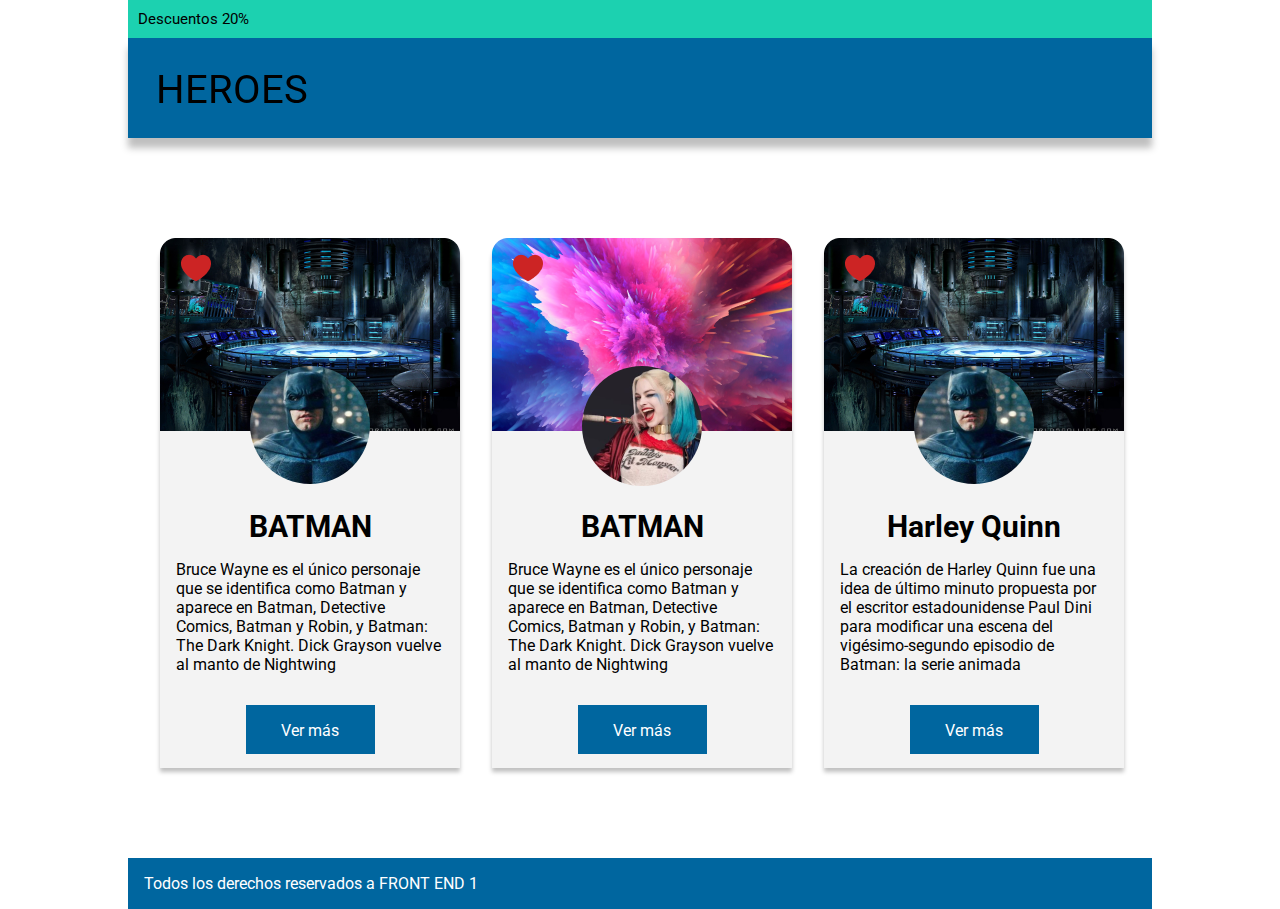
==== index.html @ a1fee6c1 "C10S - Modelos de Cajas - Heroes" ====
<!DOCTYPE html>
<html lang="en">
<head>
    <meta charset="UTF-8">
    <meta http-equiv="X-UA-Compatible" content="IE=edge">
    <meta name="viewport" content="width=device-width, initial-scale=1.0">

    <link rel="preconnect" href="https://fonts.googleapis.com">
    <link rel="preconnect" href="https://fonts.gstatic.com" crossorigin>
    <link href="https://fonts.googleapis.com/css2?family=Roboto&display=swap" rel="stylesheet">

    <link rel="stylesheet" href="css/style.css" />
    <title>Heroes - TP C10S</title>
</head>
<body>
    <header>
        <section>
            <p class="descuento">Descuentos 20%</p>
            <h1 class="titulo">
                HEROES
            </h1>
        </section>
    </header>
    <main>
        
        <section class="cards">
            <div class="card">
                <div class="card-header">
                    <img src="img/baticueva.png" />
                    <img src="img/Vector.png" class="corazon" /> 
                    <img src="img/batman.png" class="foto"/> 
                </div>
                <div class="card-contenido">
                    <h2>BATMAN</h2>
                    <p>
                    Bruce Wayne es el único personaje que se identifica como Batman y aparece en Batman, Detective Comics, Batman y Robin, y Batman: The Dark Knight. Dick Grayson vuelve al manto de Nightwing
                    </p>
                    <p class="boton">
                        Ver más
                    </p>
                </div>
            </div>

            <div class="card-1">
                <div class="card-header">
                    <img src="img/fondo1.png" />
                    <img src="img/Vector.png" class="corazon" /> 
                    <img src="img/harley.png" class="foto"/> 
                </div>
                <div class="card-contenido">
                    <h2>BATMAN</h2>
                    <p>
                    Bruce Wayne es el único personaje que se identifica como Batman y aparece en Batman, Detective Comics, Batman y Robin, y Batman: The Dark Knight. Dick Grayson vuelve al manto de Nightwing
                    </p>
                    <p class="boton">
                        Ver más
                    </p>
                </div>
            </div>

            <div class="card-2">
                <div class="card-header">
                    <img src="img/baticueva.png" />
                    <img src="img/Vector.png" class="corazon" /> 
                    <img src="img/batman.png" class="foto"/> 
                </div>
                <div class="card-contenido">
                    <h2>Harley Quinn</h2>
                    <p>
                    La creación de Harley Quinn fue una idea de último minuto propuesta por el escritor estadounidense Paul Dini para modificar una escena del vigésimo-segundo episodio de Batman: la serie animada
                    </p>
                    <p class="boton">
                        Ver más
                    </p>
                </div>
            </div>
           

        </section>

    </main>
    <footer>
        <p>Todos los derechos reservados a FRONT END 1</p>
    </footer>
</body>
</html>
---- css/style.css ----
*{
    margin : 0px;
    box-sizing: border-box;
}

body
{
    font-family: Roboto;
    font-style: normal;
    font-weight: normal;
    position: absolute;
    width: 1024px;
    margin : auto;
    left: 0;
    right: 0;
}

.descuento
{
    background-color: #1CD1B0;
    font-size: 15px;
    line-height: 18px;
    color: #000000;
    padding: 10px 0px 10px 10px;
}

.titulo
{
    background: #00669F;
    box-shadow: 0px 10px 7px rgba(0, 0, 0, 0.25);
    font-weight: normal;
    font-size: 40px;
    line-height: 47px;
    color: #000000;
    padding: 28px 0px 28px 28px;
    margin-bottom: 99px;
    position: fixed;
    height: 100px;
    width: 1024px;
    z-index: 10;
}

header{
    margin-bottom: 200px;
}

.cards
{
    position: relative;
    height: 530px;
}

.card
{
    position: absolute;
    background: #F3F3F3;
    box-shadow: 0px 4px 4px rgba(0, 0, 0, 0.25);
    border-top-left-radius: 20px;
    border-top-right-radius: 20px;
    width: 300px;
    height: 530px;
    margin-left: 32px;
}

.card-1
{
    position: absolute;
    background: #F3F3F3;
    box-shadow: 0px 4px 4px rgba(0, 0, 0, 0.25);
    border-top-left-radius: 20px;
    border-top-right-radius: 20px;
    width: 300px;
    height: 530px;
    margin-left: 32px;
    left : 332px; 
}

.card-2
{
    position: absolute;
    background: #F3F3F3;
    box-shadow: 0px 4px 4px rgba(0, 0, 0, 0.25);
    border-top-left-radius: 20px;
    border-top-right-radius: 20px;
    width: 300px;
    height: 530px;
    margin-left: 32px;
    left : 664px; 
}


.card-header
{
    position: relative;
    top: 0px;
    margin-bottom: 74px;
}

.foto
{
    position: absolute;
    top : 128px;
    left : 90px;
    border-radius: 50%;
}

.corazon
{
    position: absolute;
    top : 16px;
    left : 21px;
}

.card-contenido
{
    position: relative;
}

.card-contenido h2
{
    text-align: center;
    font-size: 30px;
    line-height: 35px;
}

.card-contenido p
{
    font-size: 16px;
    line-height: 19px;
    padding: 16px;
    margin-bottom: 15px;
}

.boton
{
    background-color: #00669F; 
    border: none;
    color: white;
    padding: 15px 32px;
    text-align: center;
    text-decoration: none;
    font-size: 16px;
    width: 129px;
    height: 49px;
    padding: 15px;
    position: relative;
    margin : auto;
}

footer{
    background-color: #00669F;
    color : white;
    padding: 16px 0px 16px 16px;
    font-size: 16px;
    line-height: 19px;
    margin-top: 90px;
}
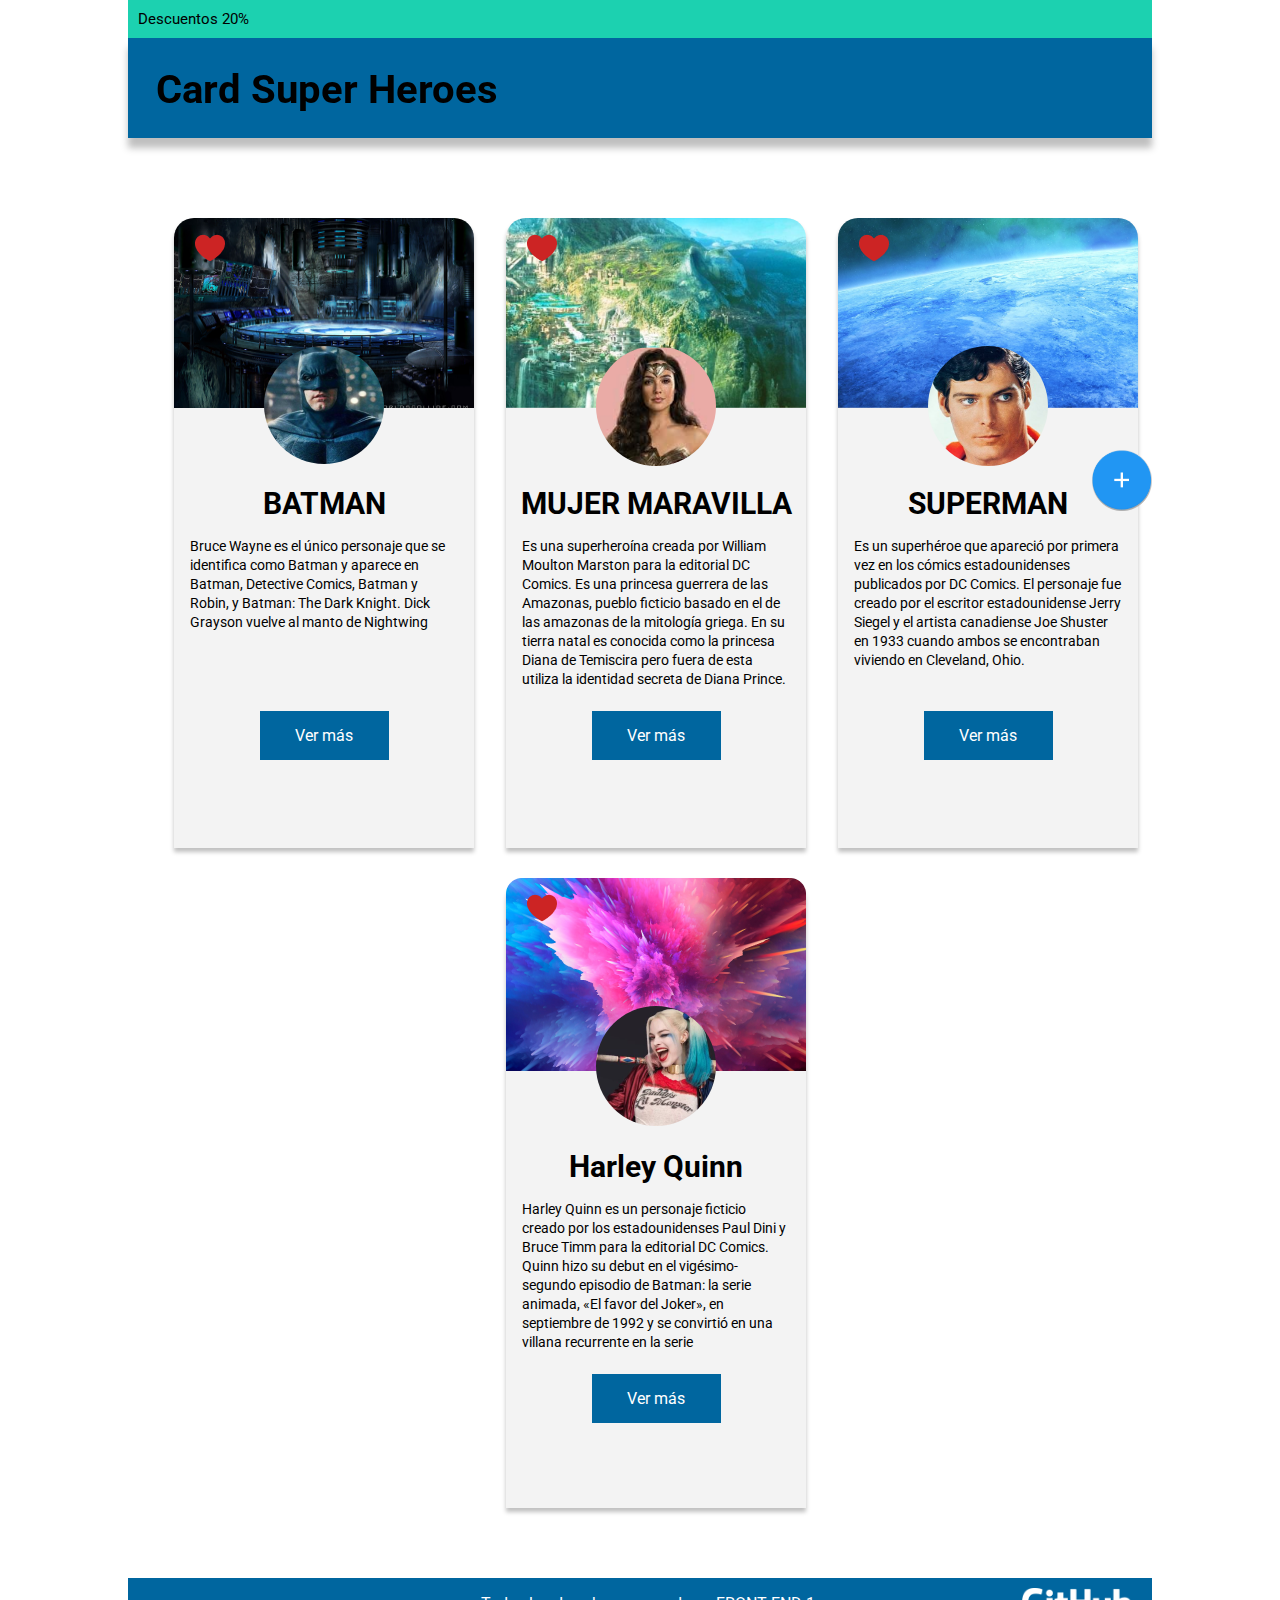
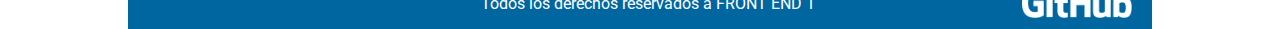
==== commit a628e3c4: "Diseño Adaptativo - C14S - Super Heroes" ====
--- a/index.html
+++ b/index.html
@@ -15,18 +15,18 @@
 <body>
     <header>
         <section>
-            <p class="descuento">Descuentos 20%</p>
+            <p>Descuentos 20%</p>
             <h1 class="titulo">
-                HEROES
+                Card Super Heroes
             </h1>
         </section>
     </header>
     <main>
-        
+        <img src="img/agregar.png" class="agregar-super">
         <section class="cards">
             <div class="card">
                 <div class="card-header">
-                    <img src="img/baticueva.png" />
+                    <img class="fondo" src="img/baticueva.png" />
                     <img src="img/Vector.png" class="corazon" /> 
                     <img src="img/batman.png" class="foto"/> 
                 </div>
@@ -35,52 +35,70 @@
                     <p>
                     Bruce Wayne es el único personaje que se identifica como Batman y aparece en Batman, Detective Comics, Batman y Robin, y Batman: The Dark Knight. Dick Grayson vuelve al manto de Nightwing
                     </p>
-                    <p class="boton">
-                        Ver más
+                    
+                </div>
+                <p class="boton">
+                    Ver más
+                </p>
+            </div>
+
+            <div class="card">
+                <div class="card-header">
+                    <img class="fondo" src="img/fondo-mujer.png" />
+                    <img src="img/Vector.png" class="corazon" /> 
+                    <img src="img/mujer_maravilla.png" class="foto"/> 
+                </div>
+                <div class="card-contenido">
+                    <h2>MUJER MARAVILLA</h2>
+                    <p>
+                    Es una superheroína creada por William Moulton Marston para la editorial DC Comics. Es una princesa guerrera de las Amazonas, pueblo ficticio basado en el de las amazonas de la mitología griega. En su tierra natal es conocida como la princesa Diana de Temiscira pero fuera de esta utiliza la identidad secreta de Diana Prince.                     
                     </p>
                 </div>
+                <p class="boton">
+                    Ver más
+                </p>
             </div>
 
-            <div class="card-1">
+            <div class="card">
+                <div class="card-header">
+                    <img class="fondo" src="img/fondo-superman.png" />
+                    <img src="img/Vector.png" class="corazon" /> 
+                    <img src="img/superman.png" class="foto"/> 
+                </div>
+                <div class="card-contenido">
+                    <h2>SUPERMAN</h2>
+                    <p>
+                        Es un superhéroe que apareció por primera vez en los cómics estadounidenses publicados por DC Comics. ​
+                        El personaje fue creado por el escritor estadounidense Jerry Siegel y el artista canadiense Joe Shuster en 1933 cuando ambos se encontraban viviendo en Cleveland, Ohio.                    </p>
+                </div>
+                <p class="boton">
+                    Ver más
+                </p>
+            </div>
+
+            <div class="card">
                 <div class="card-header">
                     <img src="img/fondo1.png" />
                     <img src="img/Vector.png" class="corazon" /> 
                     <img src="img/harley.png" class="foto"/> 
                 </div>
                 <div class="card-contenido">
-                    <h2>BATMAN</h2>
-                    <p>
-                    Bruce Wayne es el único personaje que se identifica como Batman y aparece en Batman, Detective Comics, Batman y Robin, y Batman: The Dark Knight. Dick Grayson vuelve al manto de Nightwing
-                    </p>
-                    <p class="boton">
-                        Ver más
-                    </p>
-                </div>
-            </div>
-
-            <div class="card-2">
-                <div class="card-header">
-                    <img src="img/baticueva.png" />
-                    <img src="img/Vector.png" class="corazon" /> 
-                    <img src="img/batman.png" class="foto"/> 
-                </div>
-                <div class="card-contenido">
                     <h2>Harley Quinn</h2>
                     <p>
-                    La creación de Harley Quinn fue una idea de último minuto propuesta por el escritor estadounidense Paul Dini para modificar una escena del vigésimo-segundo episodio de Batman: la serie animada
-                    </p>
-                    <p class="boton">
-                        Ver más
-                    </p>
+                        Harley Quinn es un personaje ficticio creado por los estadounidenses Paul Dini y Bruce Timm para la editorial DC Comics. Quinn hizo su debut en el vigésimo-segundo episodio de Batman: la serie animada, «El favor del Joker», en septiembre de 1992 y se convirtió en una villana recurrente en la serie                    </p>
                 </div>
+                <p class="boton">
+                    Ver más
+                </p>
             </div>
-           
-
         </section>
 
     </main>
     <footer>
-        <p>Todos los derechos reservados a FRONT END 1</p>
+        <div>
+            <p>Todos los derechos reservados a FRONT END 1</p>
+            <img src="img/github.png" alt="github">
+        </div>
     </footer>
 </body>
 </html>--- a/css/style.css
+++ b/css/style.css
@@ -1,3 +1,10 @@
+/*
+- Medidas relativas en fuentes y elementos estructurales de HTML.
+- Utilizar dos media queries con viewport para tablet y celular.
+- Escribir las propiedades necesarias en las mismas para su adaptación.
+*/
+
+
 *{
     margin : 0px;
     box-sizing: border-box;
@@ -8,14 +15,13 @@
     font-family: Roboto;
     font-style: normal;
     font-weight: normal;
-    position: absolute;
-    width: 1024px;
+    width: 80vw;
     margin : auto;
     left: 0;
     right: 0;
 }
 
-.descuento
+header section p
 {
     background-color: #1CD1B0;
     font-size: 15px;
@@ -24,70 +30,53 @@
     padding: 10px 0px 10px 10px;
 }
 
-.titulo
+header section h1
 {
     background: #00669F;
     box-shadow: 0px 10px 7px rgba(0, 0, 0, 0.25);
-    font-weight: normal;
     font-size: 40px;
     line-height: 47px;
     color: #000000;
-    padding: 28px 0px 28px 28px;
+    padding: 28px 0px 0px 28px;
     margin-bottom: 99px;
     position: fixed;
     height: 100px;
-    width: 1024px;
+    width: 80vw;
     z-index: 10;
 }
 
 header{
-    margin-bottom: 200px;
+    margin-bottom: 180px;
+}
+
+
+img.agregar-super
+{
+    position: fixed;
+    right: 10vw;
+    top: 50vh;
+    width: 60px;
+    z-index: 10;
 }
 
 .cards
 {
-    position: relative;
-    height: 530px;
+    display: flex;
+    flex-wrap: wrap;
+    justify-content: center;
 }
 
 .card
 {
-    position: absolute;
     background: #F3F3F3;
     box-shadow: 0px 4px 4px rgba(0, 0, 0, 0.25);
     border-top-left-radius: 20px;
     border-top-right-radius: 20px;
     width: 300px;
-    height: 530px;
+    height: 630px;
     margin-left: 32px;
+    margin-bottom: 30px;
 }
-
-.card-1
-{
-    position: absolute;
-    background: #F3F3F3;
-    box-shadow: 0px 4px 4px rgba(0, 0, 0, 0.25);
-    border-top-left-radius: 20px;
-    border-top-right-radius: 20px;
-    width: 300px;
-    height: 530px;
-    margin-left: 32px;
-    left : 332px; 
-}
-
-.card-2
-{
-    position: absolute;
-    background: #F3F3F3;
-    box-shadow: 0px 4px 4px rgba(0, 0, 0, 0.25);
-    border-top-left-radius: 20px;
-    border-top-right-radius: 20px;
-    width: 300px;
-    height: 530px;
-    margin-left: 32px;
-    left : 664px; 
-}
-
 
 .card-header
 {
@@ -96,12 +85,21 @@
     margin-bottom: 74px;
 }
 
+.fondo
+{
+    width: 300px;
+    height: 190px;
+    border-top-left-radius: 20px;
+    border-top-right-radius: 20px;
+}
+
 .foto
 {
     position: absolute;
     top : 128px;
     left : 90px;
     border-radius: 50%;
+    width: 120px;
 }
 
 .corazon
@@ -114,6 +112,7 @@
 .card-contenido
 {
     position: relative;
+    height: 25vh;
 }
 
 .card-contenido h2
@@ -125,7 +124,7 @@
 
 .card-contenido p
 {
-    font-size: 16px;
+    font-size: 14px;
     line-height: 19px;
     padding: 16px;
     margin-bottom: 15px;
@@ -153,7 +152,34 @@
     padding: 16px 0px 16px 16px;
     font-size: 16px;
     line-height: 19px;
-    margin-top: 90px;
+    margin-top: 40px;
+    text-align: center;
+    position: relative;
 }
 
+footer img
+{
+    height: 30px;
+    position: absolute;
+    right: 20px;
+    top: 10px;
+}
 
+@media (max-width: 912px) 
+{
+    header section p
+    {
+        background-color: #D1891C;
+    }
+
+    header section h1
+    {
+        color: white;
+    }
+
+    footer img
+    {
+        height: 15px;
+        top: 16px;
+    }
+}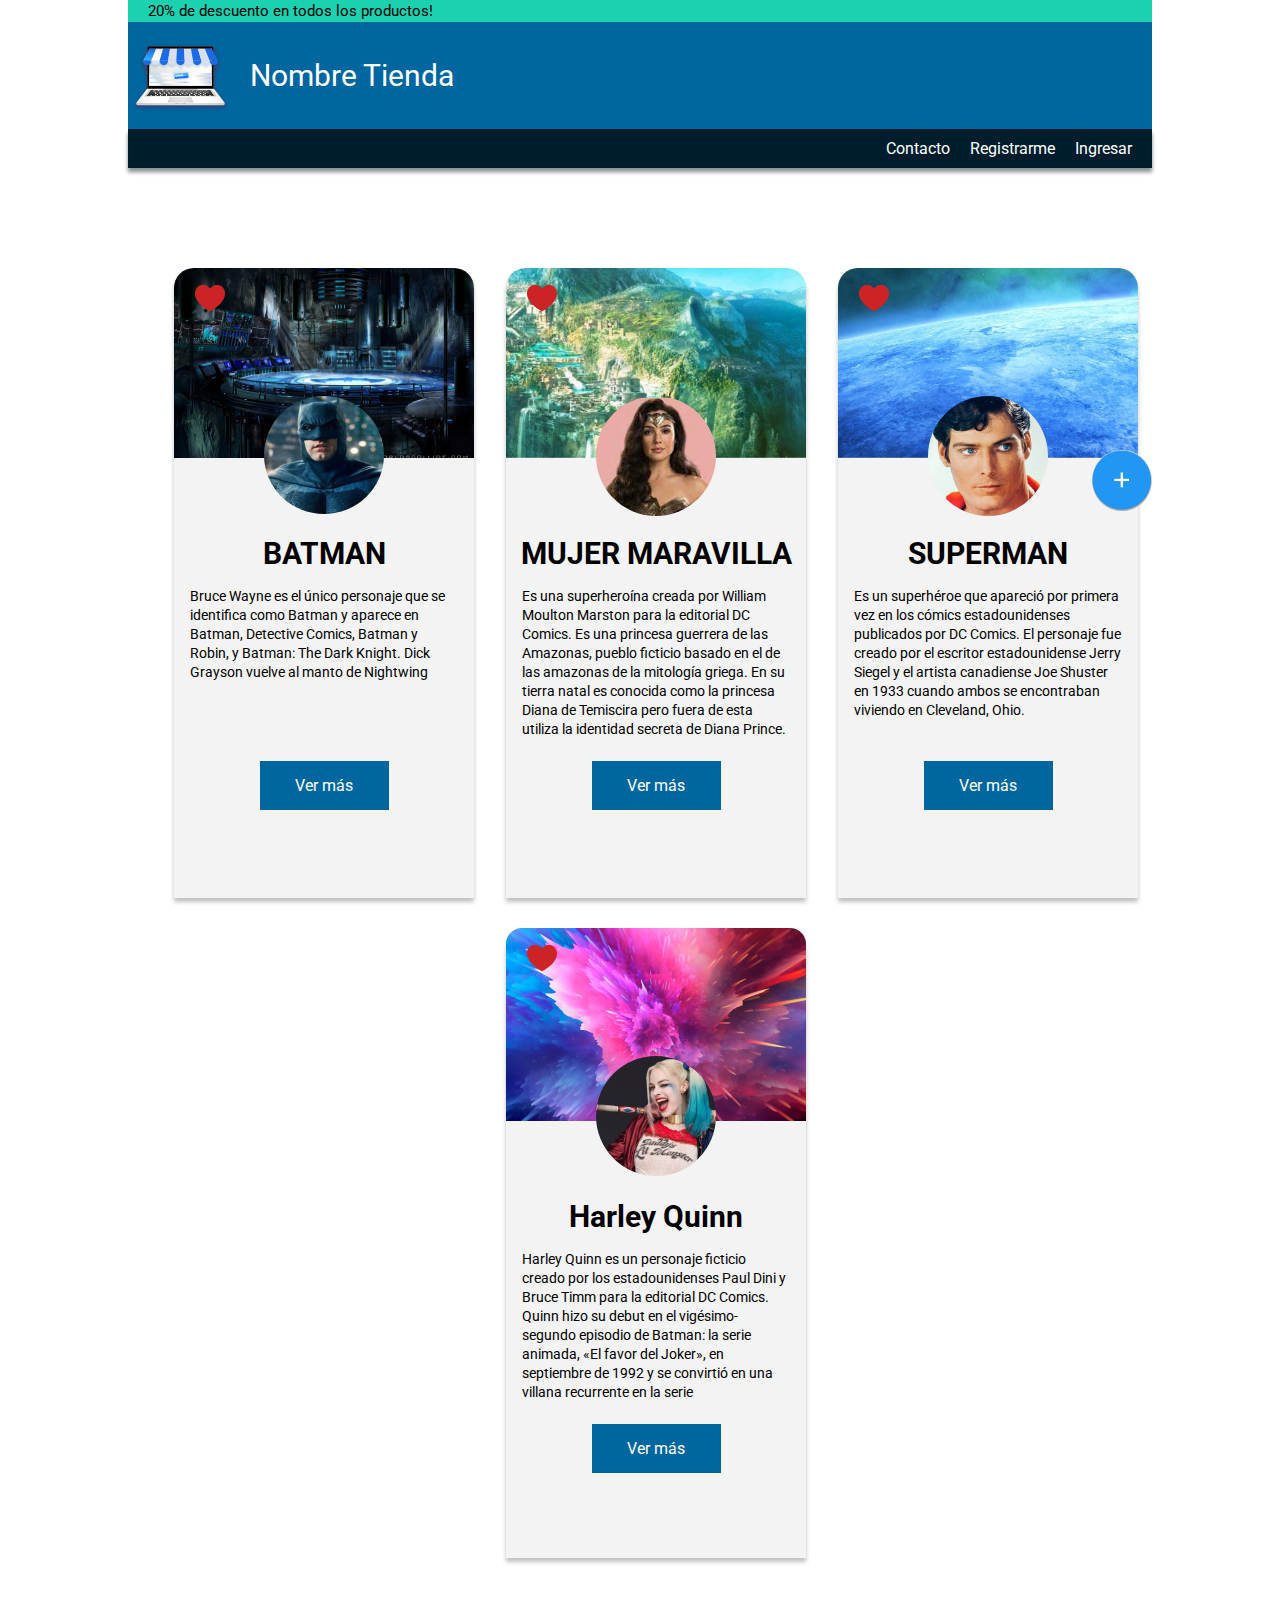
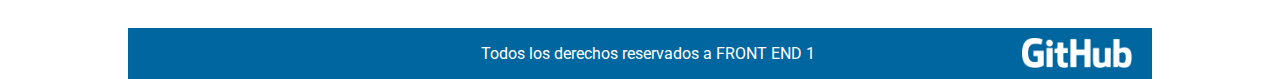
==== commit 7afbe6bf: "C16S Formularios" ====
--- a/index.html
+++ b/index.html
@@ -15,14 +15,26 @@
 <body>
     <header>
         <section>
-            <p>Descuentos 20%</p>
-            <h1 class="titulo">
-                Card Super Heroes
-            </h1>
+            <p>20% de descuento en todos los productos!</p>
+            <div>
+                <img src="img/logo 1.svg" alt="logo">
+                <h1 class="titulo">
+                    Nombre Tienda
+                </h1>
+            </div>
+            <nav>
+                <ul>
+                    <li>Contacto</li>
+                    <li>Registrarme</li>
+                    <li>Ingresar</li>
+                </ul>
+            </nav>
         </section>
     </header>
     <main>
-        <img src="img/agregar.png" class="agregar-super">
+        <a href="views/nuevo_super.html">
+            <img src="img/agregar.png" class="agregar-super">
+        </a>
         <section class="cards">
             <div class="card">
                 <div class="card-header">
--- a/css/style.css
+++ b/css/style.css
@@ -8,6 +8,11 @@
 *{
     margin : 0px;
     box-sizing: border-box;
+}
+
+li
+{
+    list-style: none;
 }
 
 body
@@ -27,28 +32,52 @@
     font-size: 15px;
     line-height: 18px;
     color: #000000;
-    padding: 10px 0px 10px 10px;
-}
-
-header section h1
+    padding: 2px 0px 2px 20px;
+}
+
+header section div
 {
     background: #00669F;
-    box-shadow: 0px 10px 7px rgba(0, 0, 0, 0.25);
-    font-size: 40px;
+    display: flex;
+    padding: 10px 3px;
+}
+
+header section div h1
+{
+    font-size: 30px;
     line-height: 47px;
-    color: #000000;
-    padding: 28px 0px 0px 28px;
-    margin-bottom: 99px;
-    position: fixed;
-    height: 100px;
-    width: 80vw;
-    z-index: 10;
-}
+    color: white;
+    font-weight: normal;
+    padding: 20px;
+}
+
+header section nav
+{
+    background: #001D2D;
+    box-shadow: 0px 4px 4px rgba(0, 0, 0, 0.25);
+    color: white;
+}
+
+header section nav ul
+{
+    background: #001D2D;
+    box-shadow: 0px 4px 4px rgba(0, 0, 0, 0.25);
+    color: white;
+    display: flex;
+    justify-content: flex-end;
+}
+
+header section nav ul li
+{
+    margin-right: 20px;
+    font-size: 16px;
+    padding: 10px 0px;
+}
+
 
 header{
-    margin-bottom: 180px;
-}
-
+    margin-bottom: 100px;
+}
 
 img.agregar-super
 {
